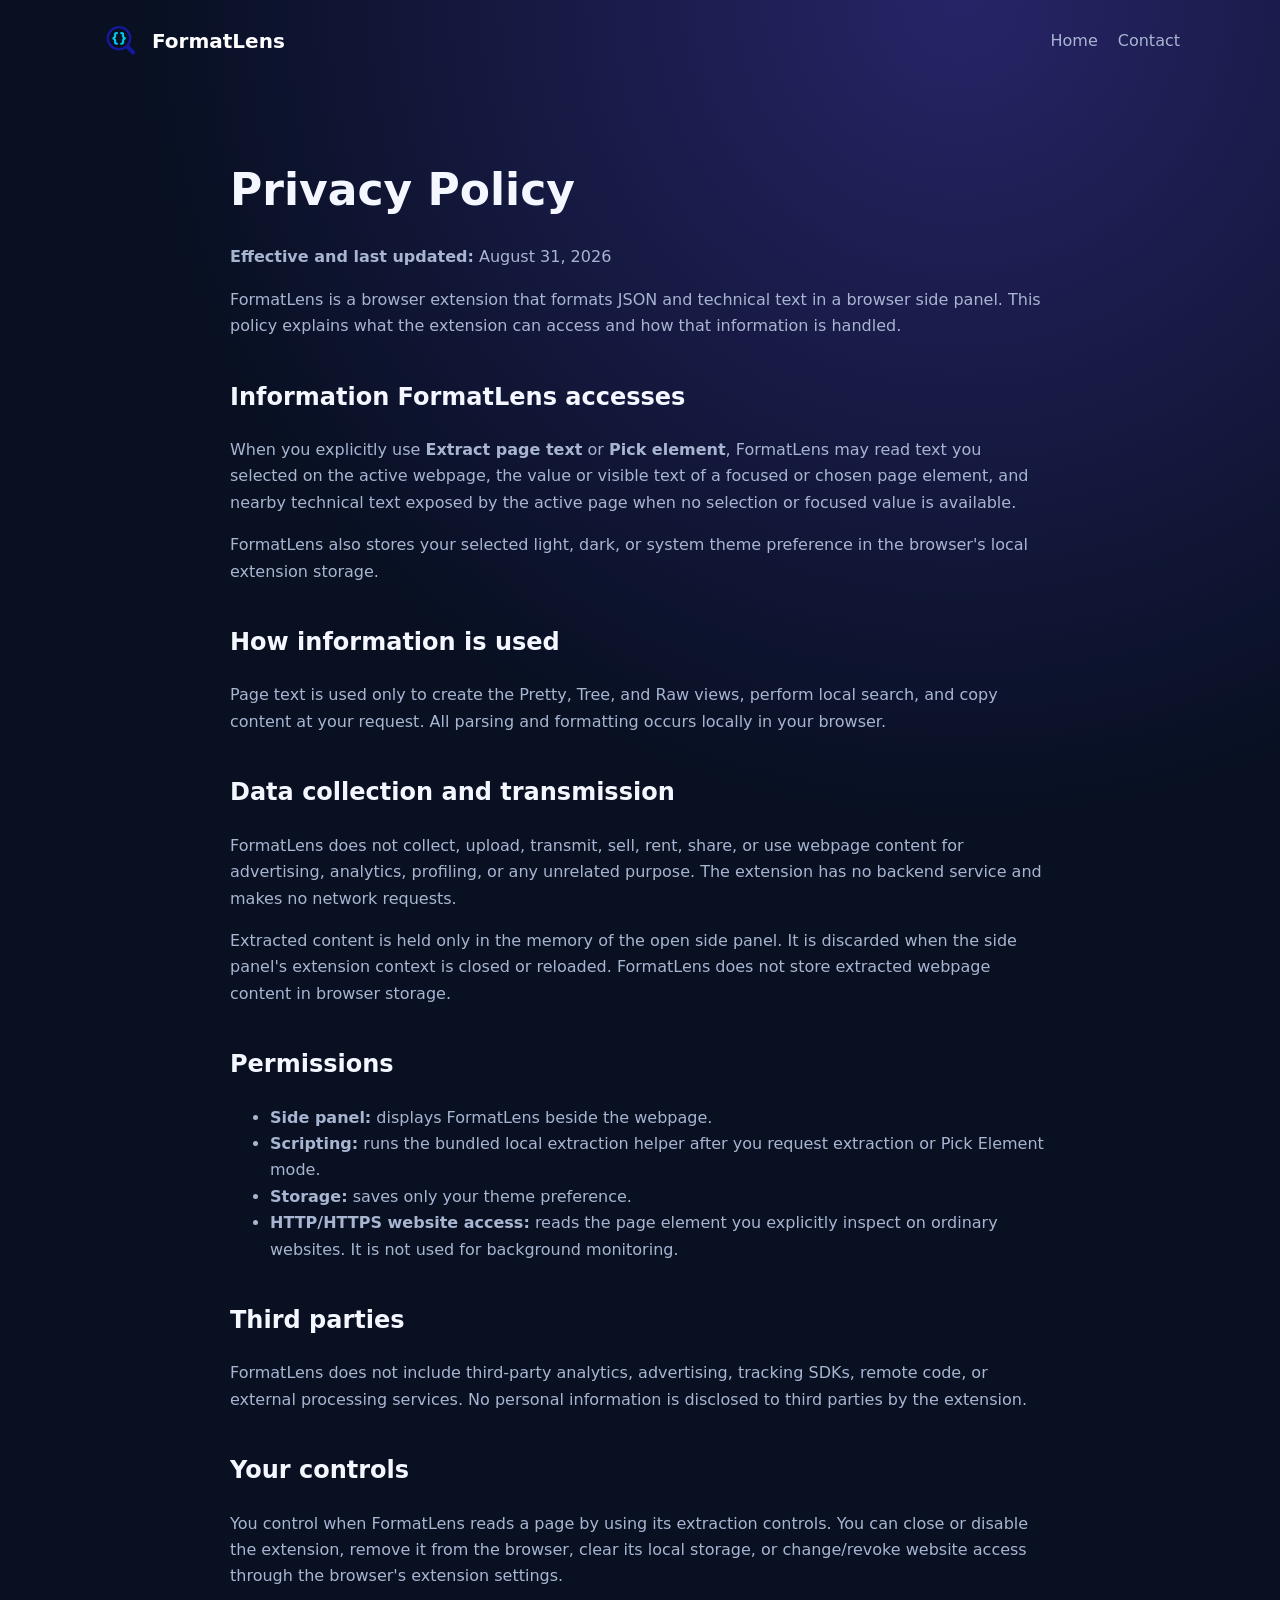
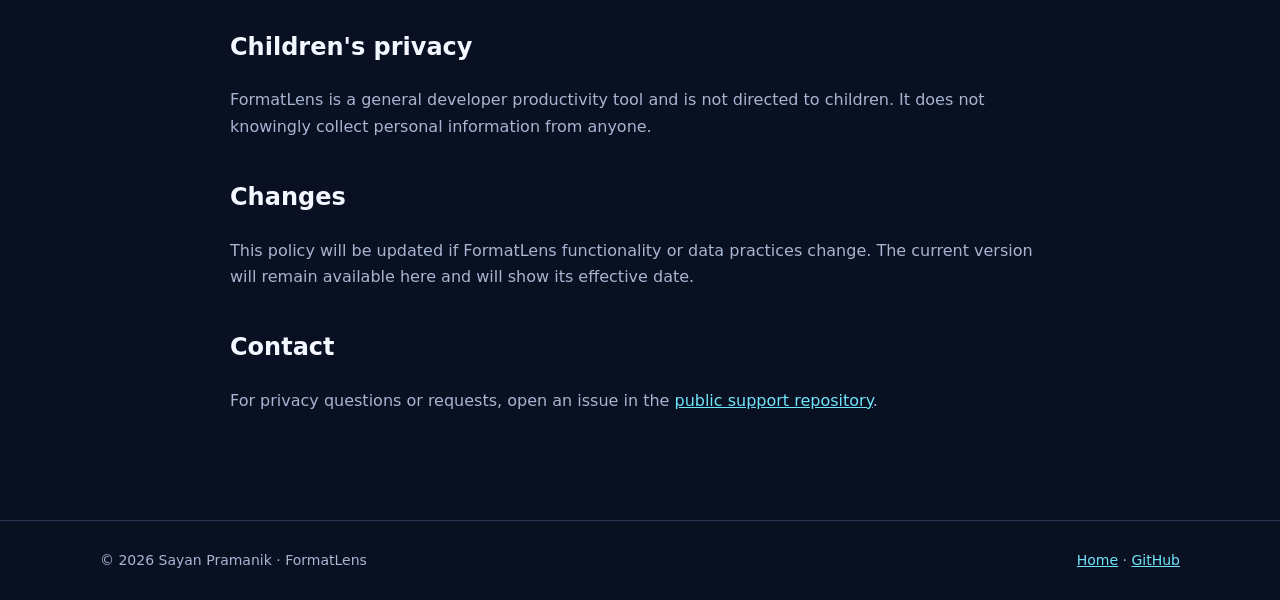
==== docs/privacy-policy.html @ c81ecd8a "Organize extension into a dedicated package folder" ====
<!doctype html>
<html lang="en">
<head><meta charset="utf-8"><meta name="viewport" content="width=device-width,initial-scale=1"><meta name="description" content="FormatLens privacy policy."><title>Privacy Policy — FormatLens</title><link rel="icon" href="assets/logo-128.png"><link rel="stylesheet" href="styles.css"></head>
<body>
  <header class="wrap"><a class="brand" href="./"><img src="assets/logo-128.png" alt=""><span>FormatLens</span></a><nav class="nav"><a href="./">Home</a><a href="https://github.com/sayanpramanik2012/FormatLens-Extension/issues">Contact</a></nav></header>
  <main class="wrap policy">
    <h1>Privacy Policy</h1><p><strong>Effective and last updated:</strong> August 31, 2026</p><p>FormatLens is a browser extension that formats JSON and technical text in a browser side panel. This policy explains what the extension can access and how that information is handled.</p>
    <h2>Information FormatLens accesses</h2><p>When you explicitly use <strong>Extract page text</strong> or <strong>Pick element</strong>, FormatLens may read text you selected on the active webpage, the value or visible text of a focused or chosen page element, and nearby technical text exposed by the active page when no selection or focused value is available.</p><p>FormatLens also stores your selected light, dark, or system theme preference in the browser's local extension storage.</p>
    <h2>How information is used</h2><p>Page text is used only to create the Pretty, Tree, and Raw views, perform local search, and copy content at your request. All parsing and formatting occurs locally in your browser.</p>
    <h2>Data collection and transmission</h2><p>FormatLens does not collect, upload, transmit, sell, rent, share, or use webpage content for advertising, analytics, profiling, or any unrelated purpose. The extension has no backend service and makes no network requests.</p><p>Extracted content is held only in the memory of the open side panel. It is discarded when the side panel's extension context is closed or reloaded. FormatLens does not store extracted webpage content in browser storage.</p>
    <h2>Permissions</h2><ul><li><strong>Side panel:</strong> displays FormatLens beside the webpage.</li><li><strong>Scripting:</strong> runs the bundled local extraction helper after you request extraction or Pick Element mode.</li><li><strong>Storage:</strong> saves only your theme preference.</li><li><strong>HTTP/HTTPS website access:</strong> reads the page element you explicitly inspect on ordinary websites. It is not used for background monitoring.</li></ul>
    <h2>Third parties</h2><p>FormatLens does not include third-party analytics, advertising, tracking SDKs, remote code, or external processing services. No personal information is disclosed to third parties by the extension.</p>
    <h2>Your controls</h2><p>You control when FormatLens reads a page by using its extraction controls. You can close or disable the extension, remove it from the browser, clear its local storage, or change/revoke website access through the browser's extension settings.</p>
    <h2>Children's privacy</h2><p>FormatLens is a general developer productivity tool and is not directed to children. It does not knowingly collect personal information from anyone.</p>
    <h2>Changes</h2><p>This policy will be updated if FormatLens functionality or data practices change. The current version will remain available here and will show its effective date.</p>
    <h2>Contact</h2><p>For privacy questions or requests, open an issue in the <a href="https://github.com/sayanpramanik2012/FormatLens-Extension/issues">public support repository</a>.</p>
  </main>
  <footer><div class="wrap footer-row"><span>© 2026 Sayan Pramanik · FormatLens</span><span><a href="./">Home</a> · <a href="https://github.com/sayanpramanik2012/FormatLens-Extension">GitHub</a></span></div></footer>
</body></html>
---- docs/styles.css ----
:root{color-scheme:dark;--bg:#081022;--panel:#111c33;--text:#f4f7ff;--muted:#a8b5d1;--indigo:#2c2bd0;--cyan:#11cceb;--border:#273653}*{box-sizing:border-box}html{scroll-behavior:smooth}body{margin:0;background:radial-gradient(circle at 75% 0,#272467 0,transparent 34%),var(--bg);color:var(--text);font:16px/1.65 system-ui,"Segoe UI",sans-serif}a{color:#70e5fa}.wrap{width:min(1080px,calc(100% - 36px));margin:auto}header{display:flex;align-items:center;justify-content:space-between;padding:20px 0}.brand{display:flex;align-items:center;gap:10px;color:#fff;text-decoration:none;font-size:20px;font-weight:750}.brand img{width:42px;height:42px}.nav{display:flex;gap:20px}.nav a{color:var(--muted);text-decoration:none}.hero{display:grid;grid-template-columns:1.1fr .9fr;align-items:center;gap:40px;padding:80px 0 90px}.hero h1{font-size:clamp(44px,7vw,78px);line-height:1.02;letter-spacing:-3px;margin:0 0 22px}.hero h1 span{color:var(--cyan)}.hero p{color:var(--muted);font-size:20px;max-width:660px}.hero img{width:100%;max-width:390px;justify-self:end}.buttons{display:flex;gap:12px;flex-wrap:wrap;margin-top:30px}.button{display:inline-block;padding:12px 18px;border-radius:9px;background:linear-gradient(135deg,var(--indigo),#5b68ff);color:#fff;text-decoration:none;font-weight:700}.button.secondary{background:transparent;border:1px solid var(--border);color:var(--text)}section{padding:64px 0}.section-title{font-size:36px;margin:0 0 12px}.section-copy{color:var(--muted);max-width:760px}.grid{display:grid;grid-template-columns:repeat(3,1fr);gap:18px;margin-top:30px}.card{padding:24px;border:1px solid var(--border);border-radius:15px;background:#111c33cc}.card h3{margin:0 0 10px}.card p{margin:0;color:var(--muted)}.privacy{background:linear-gradient(135deg,#101c34,#17194a);border:1px solid var(--border);border-radius:18px;padding:36px}.policy{max-width:820px;padding:55px 0 90px}.policy h1{font-size:44px;line-height:1.1}.policy h2{margin-top:38px}.policy p,.policy li{color:var(--muted)}footer{border-top:1px solid var(--border);padding:28px 0;color:var(--muted);font-size:14px}.footer-row{display:flex;justify-content:space-between;gap:20px;flex-wrap:wrap}@media(max-width:760px){.hero{grid-template-columns:1fr;padding:50px 0}.hero img{order:-1;justify-self:center;max-width:230px}.grid{grid-template-columns:1fr}.nav{gap:12px}.hero h1{letter-spacing:-2px}}
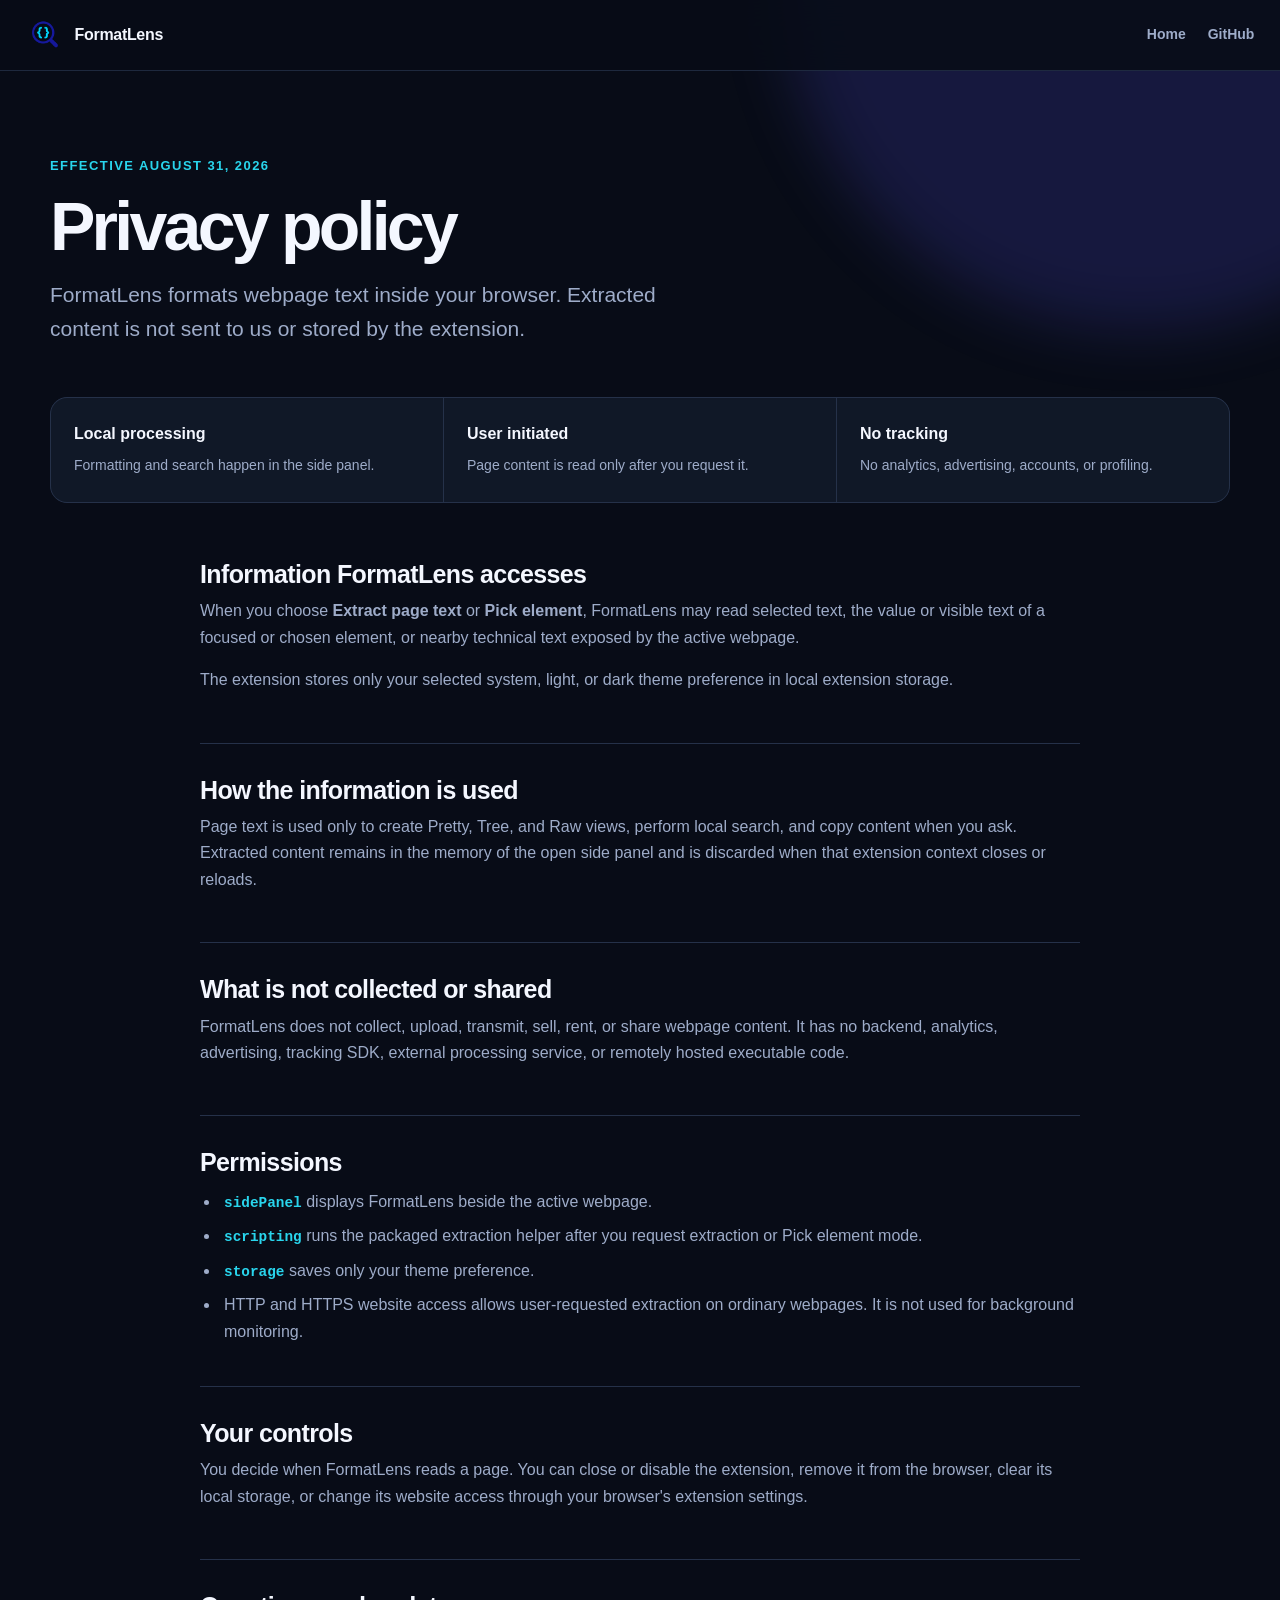
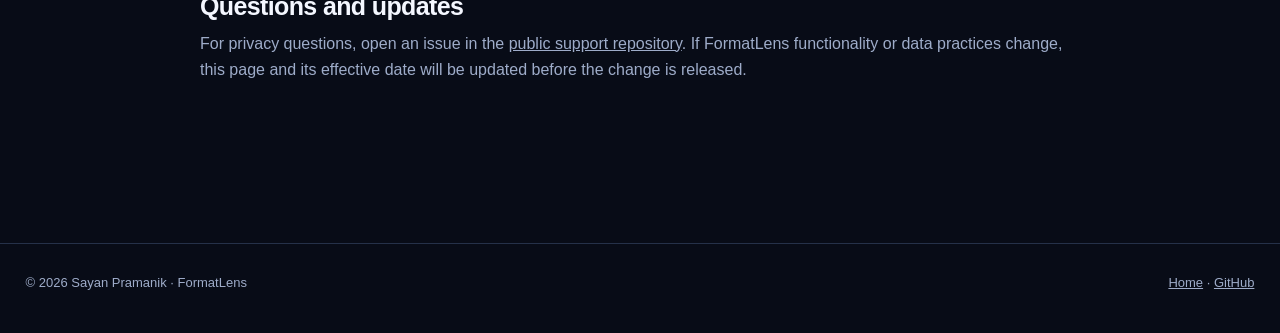
==== commit d29641fd: "Redesign FormatLens website and privacy page" ====
--- a/docs/privacy-policy.html
+++ b/docs/privacy-policy.html
@@ -1,19 +1,71 @@
 <!doctype html>
 <html lang="en">
-<head><meta charset="utf-8"><meta name="viewport" content="width=device-width,initial-scale=1"><meta name="description" content="FormatLens privacy policy."><title>Privacy Policy — FormatLens</title><link rel="icon" href="assets/logo-128.png"><link rel="stylesheet" href="styles.css"></head>
-<body>
-  <header class="wrap"><a class="brand" href="./"><img src="assets/logo-128.png" alt=""><span>FormatLens</span></a><nav class="nav"><a href="./">Home</a><a href="https://github.com/sayanpramanik2012/FormatLens-Extension/issues">Contact</a></nav></header>
-  <main class="wrap policy">
-    <h1>Privacy Policy</h1><p><strong>Effective and last updated:</strong> August 31, 2026</p><p>FormatLens is a browser extension that formats JSON and technical text in a browser side panel. This policy explains what the extension can access and how that information is handled.</p>
-    <h2>Information FormatLens accesses</h2><p>When you explicitly use <strong>Extract page text</strong> or <strong>Pick element</strong>, FormatLens may read text you selected on the active webpage, the value or visible text of a focused or chosen page element, and nearby technical text exposed by the active page when no selection or focused value is available.</p><p>FormatLens also stores your selected light, dark, or system theme preference in the browser's local extension storage.</p>
-    <h2>How information is used</h2><p>Page text is used only to create the Pretty, Tree, and Raw views, perform local search, and copy content at your request. All parsing and formatting occurs locally in your browser.</p>
-    <h2>Data collection and transmission</h2><p>FormatLens does not collect, upload, transmit, sell, rent, share, or use webpage content for advertising, analytics, profiling, or any unrelated purpose. The extension has no backend service and makes no network requests.</p><p>Extracted content is held only in the memory of the open side panel. It is discarded when the side panel's extension context is closed or reloaded. FormatLens does not store extracted webpage content in browser storage.</p>
-    <h2>Permissions</h2><ul><li><strong>Side panel:</strong> displays FormatLens beside the webpage.</li><li><strong>Scripting:</strong> runs the bundled local extraction helper after you request extraction or Pick Element mode.</li><li><strong>Storage:</strong> saves only your theme preference.</li><li><strong>HTTP/HTTPS website access:</strong> reads the page element you explicitly inspect on ordinary websites. It is not used for background monitoring.</li></ul>
-    <h2>Third parties</h2><p>FormatLens does not include third-party analytics, advertising, tracking SDKs, remote code, or external processing services. No personal information is disclosed to third parties by the extension.</p>
-    <h2>Your controls</h2><p>You control when FormatLens reads a page by using its extraction controls. You can close or disable the extension, remove it from the browser, clear its local storage, or change/revoke website access through the browser's extension settings.</p>
-    <h2>Children's privacy</h2><p>FormatLens is a general developer productivity tool and is not directed to children. It does not knowingly collect personal information from anyone.</p>
-    <h2>Changes</h2><p>This policy will be updated if FormatLens functionality or data practices change. The current version will remain available here and will show its effective date.</p>
-    <h2>Contact</h2><p>For privacy questions or requests, open an issue in the <a href="https://github.com/sayanpramanik2012/FormatLens-Extension/issues">public support repository</a>.</p>
-  </main>
-  <footer><div class="wrap footer-row"><span>© 2026 Sayan Pramanik · FormatLens</span><span><a href="./">Home</a> · <a href="https://github.com/sayanpramanik2012/FormatLens-Extension">GitHub</a></span></div></footer>
-</body></html>
+  <head>
+    <meta charset="utf-8">
+    <meta name="viewport" content="width=device-width, initial-scale=1, viewport-fit=cover">
+    <meta name="description" content="Privacy policy for the FormatLens browser extension.">
+    <meta name="theme-color" content="#080c17">
+    <title>Privacy Policy | FormatLens</title>
+    <link rel="icon" href="assets/logo-128.png">
+    <link rel="stylesheet" href="styles.css?v=2">
+  </head>
+  <body>
+    <header class="site-header">
+      <nav class="nav wrap" aria-label="Primary navigation">
+        <a class="brand" href="./"><img src="assets/logo-128.png" alt=""><span>FormatLens</span></a>
+        <div class="nav-links"><a href="./">Home</a><a href="https://github.com/sayanpramanik2012/FormatLens-Extension">GitHub</a></div>
+      </nav>
+    </header>
+
+    <main class="page-main wrap">
+      <header class="page-header">
+        <p class="eyebrow">Effective August 31, 2026</p>
+        <h1>Privacy policy</h1>
+        <p class="lede">FormatLens formats webpage text inside your browser. Extracted content is not sent to us or stored by the extension.</p>
+      </header>
+
+      <div class="policy-summary" aria-label="Privacy summary">
+        <div><strong>Local processing</strong><span>Formatting and search happen in the side panel.</span></div>
+        <div><strong>User initiated</strong><span>Page content is read only after you request it.</span></div>
+        <div><strong>No tracking</strong><span>No analytics, advertising, accounts, or profiling.</span></div>
+      </div>
+
+      <article class="policy">
+        <section>
+          <h2>Information FormatLens accesses</h2>
+          <p>When you choose <strong>Extract page text</strong> or <strong>Pick element</strong>, FormatLens may read selected text, the value or visible text of a focused or chosen element, or nearby technical text exposed by the active webpage.</p>
+          <p>The extension stores only your selected system, light, or dark theme preference in local extension storage.</p>
+        </section>
+        <section>
+          <h2>How the information is used</h2>
+          <p>Page text is used only to create Pretty, Tree, and Raw views, perform local search, and copy content when you ask. Extracted content remains in the memory of the open side panel and is discarded when that extension context closes or reloads.</p>
+        </section>
+        <section>
+          <h2>What is not collected or shared</h2>
+          <p>FormatLens does not collect, upload, transmit, sell, rent, or share webpage content. It has no backend, analytics, advertising, tracking SDK, external processing service, or remotely hosted executable code.</p>
+        </section>
+        <section>
+          <h2>Permissions</h2>
+          <ul>
+            <li><code>sidePanel</code> displays FormatLens beside the active webpage.</li>
+            <li><code>scripting</code> runs the packaged extraction helper after you request extraction or Pick element mode.</li>
+            <li><code>storage</code> saves only your theme preference.</li>
+            <li>HTTP and HTTPS website access allows user-requested extraction on ordinary webpages. It is not used for background monitoring.</li>
+          </ul>
+        </section>
+        <section>
+          <h2>Your controls</h2>
+          <p>You decide when FormatLens reads a page. You can close or disable the extension, remove it from the browser, clear its local storage, or change its website access through your browser's extension settings.</p>
+        </section>
+        <section>
+          <h2>Questions and updates</h2>
+          <p>For privacy questions, open an issue in the <a href="https://github.com/sayanpramanik2012/FormatLens-Extension/issues">public support repository</a>. If FormatLens functionality or data practices change, this page and its effective date will be updated before the change is released.</p>
+        </section>
+      </article>
+    </main>
+
+    <footer class="site-footer">
+      <div class="footer-row wrap"><p>© 2026 Sayan Pramanik · FormatLens</p><p><a href="./">Home</a> · <a href="https://github.com/sayanpramanik2012/FormatLens-Extension">GitHub</a></p></div>
+    </footer>
+  </body>
+</html>
--- a/docs/styles.css
+++ b/docs/styles.css
@@ -1 +1,142 @@
-:root{color-scheme:dark;--bg:#081022;--panel:#111c33;--text:#f4f7ff;--muted:#a8b5d1;--indigo:#2c2bd0;--cyan:#11cceb;--border:#273653}*{box-sizing:border-box}html{scroll-behavior:smooth}body{margin:0;background:radial-gradient(circle at 75% 0,#272467 0,transparent 34%),var(--bg);color:var(--text);font:16px/1.65 system-ui,"Segoe UI",sans-serif}a{color:#70e5fa}.wrap{width:min(1080px,calc(100% - 36px));margin:auto}header{display:flex;align-items:center;justify-content:space-between;padding:20px 0}.brand{display:flex;align-items:center;gap:10px;color:#fff;text-decoration:none;font-size:20px;font-weight:750}.brand img{width:42px;height:42px}.nav{display:flex;gap:20px}.nav a{color:var(--muted);text-decoration:none}.hero{display:grid;grid-template-columns:1.1fr .9fr;align-items:center;gap:40px;padding:80px 0 90px}.hero h1{font-size:clamp(44px,7vw,78px);line-height:1.02;letter-spacing:-3px;margin:0 0 22px}.hero h1 span{color:var(--cyan)}.hero p{color:var(--muted);font-size:20px;max-width:660px}.hero img{width:100%;max-width:390px;justify-self:end}.buttons{display:flex;gap:12px;flex-wrap:wrap;margin-top:30px}.button{display:inline-block;padding:12px 18px;border-radius:9px;background:linear-gradient(135deg,var(--indigo),#5b68ff);color:#fff;text-decoration:none;font-weight:700}.button.secondary{background:transparent;border:1px solid var(--border);color:var(--text)}section{padding:64px 0}.section-title{font-size:36px;margin:0 0 12px}.section-copy{color:var(--muted);max-width:760px}.grid{display:grid;grid-template-columns:repeat(3,1fr);gap:18px;margin-top:30px}.card{padding:24px;border:1px solid var(--border);border-radius:15px;background:#111c33cc}.card h3{margin:0 0 10px}.card p{margin:0;color:var(--muted)}.privacy{background:linear-gradient(135deg,#101c34,#17194a);border:1px solid var(--border);border-radius:18px;padding:36px}.policy{max-width:820px;padding:55px 0 90px}.policy h1{font-size:44px;line-height:1.1}.policy h2{margin-top:38px}.policy p,.policy li{color:var(--muted)}footer{border-top:1px solid var(--border);padding:28px 0;color:var(--muted);font-size:14px}.footer-row{display:flex;justify-content:space-between;gap:20px;flex-wrap:wrap}@media(max-width:760px){.hero{grid-template-columns:1fr;padding:50px 0}.hero img{order:-1;justify-self:center;max-width:230px}.grid{grid-template-columns:1fr}.nav{gap:12px}.hero h1{letter-spacing:-2px}}
+:root {
+  color-scheme: dark;
+  --bg: #080c17;
+  --surface: #101827;
+  --surface-soft: #151f32;
+  --text: #f4f7ff;
+  --muted: #9eacc9;
+  --line: #253149;
+  --accent: #6868ff;
+  --accent-strong: #4e4ce6;
+  --cyan: #29d5ed;
+  --cyan-soft: rgba(41, 213, 237, 0.12);
+  --success: #36c99c;
+  --shadow: 0 24px 70px rgba(0, 0, 0, 0.28);
+  font-family: Inter, ui-sans-serif, -apple-system, BlinkMacSystemFont, "Segoe UI", sans-serif;
+}
+
+* { box-sizing: border-box; }
+html { scroll-behavior: smooth; }
+body { margin: 0; background: var(--bg); color: var(--text); font-size: 16px; line-height: 1.65; -webkit-font-smoothing: antialiased; }
+body::before { position: fixed; z-index: -1; width: 720px; height: 720px; top: -390px; right: -220px; border-radius: 50%; background: rgba(82, 77, 220, 0.2); filter: blur(30px); content: ""; }
+a { color: inherit; }
+a:focus-visible { outline: 3px solid var(--cyan); outline-offset: 3px; }
+.wrap { width: min(1400px, calc(100% - clamp(32px, 4vw, 72px))); margin: 0 auto; }
+
+.site-header { position: sticky; top: 0; z-index: 10; border-bottom: 1px solid rgba(37, 49, 73, 0.8); background: rgba(8, 12, 23, 0.86); -webkit-backdrop-filter: blur(18px); backdrop-filter: blur(18px); }
+.nav { display: flex; min-height: 70px; align-items: center; justify-content: space-between; gap: 24px; }
+.brand { display: inline-flex; align-items: center; gap: 11px; font-weight: 800; letter-spacing: -0.02em; text-decoration: none; }
+.brand img { width: 38px; height: 38px; object-fit: contain; }
+.nav-links { display: flex; align-items: center; gap: 22px; }
+.nav-links a { color: var(--muted); font-size: 14px; font-weight: 650; text-decoration: none; }
+.nav-links a:hover { color: var(--text); }
+
+.hero { display: grid; grid-template-columns: minmax(0, 1fr) minmax(400px, 0.88fr); gap: clamp(54px, 7vw, 110px); align-items: center; min-height: 690px; padding: 84px 0; }
+.eyebrow { margin: 0 0 16px; color: var(--cyan); font-size: 13px; font-weight: 800; letter-spacing: 0.11em; text-transform: uppercase; }
+h1, h2, h3, p { margin-top: 0; }
+h1 { max-width: 760px; margin-bottom: 24px; font-size: clamp(46px, 6.6vw, 76px); line-height: 1.02; letter-spacing: -0.055em; }
+h2 { margin-bottom: 12px; font-size: clamp(31px, 4.5vw, 48px); line-height: 1.1; letter-spacing: -0.04em; }
+h3 { margin-bottom: 8px; font-size: 19px; letter-spacing: -0.02em; }
+.lede { max-width: 670px; margin-bottom: 30px; color: var(--muted); font-size: clamp(18px, 2vw, 21px); }
+.actions { display: flex; flex-wrap: wrap; gap: 12px; }
+.button { display: inline-flex; min-height: 46px; align-items: center; justify-content: center; padding: 11px 18px; border: 1px solid var(--line); border-radius: 10px; background: var(--surface); color: var(--text); font-weight: 750; text-decoration: none; transition: transform 150ms ease, border-color 150ms ease, background 150ms ease; }
+.button:hover { transform: translateY(-1px); border-color: #3a4968; background: var(--surface-soft); }
+.button.primary { border-color: var(--accent); background: var(--accent-strong); color: #fff; box-shadow: 0 12px 28px rgba(78, 76, 230, 0.25); }
+.button.primary:hover { background: var(--accent); }
+
+.product-card { position: relative; overflow: hidden; padding: clamp(24px, 4vw, 38px); border: 1px solid var(--line); border-radius: 26px; background: rgba(16, 24, 39, 0.94); box-shadow: var(--shadow); }
+.product-card::before { position: absolute; width: 260px; height: 260px; top: -150px; right: -90px; border-radius: 50%; background: rgba(104, 104, 255, 0.26); content: ""; }
+.product-card > * { position: relative; }
+.product-toolbar { display: flex; align-items: center; justify-content: space-between; gap: 16px; margin-bottom: 24px; }
+.product-brand { display: flex; align-items: center; gap: 10px; }
+.product-brand img { width: 40px; height: 40px; object-fit: contain; }
+.local-pill { display: inline-flex; align-items: center; gap: 7px; padding: 6px 9px; border: 1px solid var(--line); border-radius: 999px; color: #bdc7db; font-size: 11px; font-weight: 700; }
+.local-pill span, .detected span { width: 7px; height: 7px; border-radius: 50%; background: var(--success); box-shadow: 0 0 0 4px rgba(54, 201, 156, 0.12); }
+.product-tabs { display: flex; gap: 6px; margin-bottom: 18px; padding: 4px; border-radius: 10px; background: #0c1321; }
+.product-tabs span { flex: 1; padding: 7px; border-radius: 7px; color: #7988a6; font-size: 12px; font-weight: 700; text-align: center; }
+.product-tabs .active { background: #1c2940; color: #fff; }
+.detected { display: flex; align-items: center; gap: 9px; margin-bottom: 12px; color: #73e6c1; font-size: 12px; font-weight: 700; }
+.code-preview { overflow: auto; min-height: 290px; margin: 0; padding: 19px; border: 1px solid #202e46; border-radius: 14px; background: #0a101c; color: #dce6fb; font: 13px/1.58 ui-monospace, SFMono-Regular, Consolas, monospace; }
+.code-preview .key { color: #66d9f0; }
+.code-preview .value { color: #b9a7ff; }
+.code-preview .punctuation { color: #8190ab; }
+
+.section { padding: 100px 0; border-top: 1px solid var(--line); }
+.section-heading { max-width: 700px; margin-bottom: 42px; }
+.section-heading p:last-child, .showcase-copy > p { color: var(--muted); font-size: 18px; }
+.steps { display: grid; grid-template-columns: repeat(3, 1fr); gap: 16px; }
+.step { padding: 27px; border: 1px solid var(--line); border-radius: 17px; background: rgba(16, 24, 39, 0.72); }
+.step-number { display: inline-grid; width: 32px; height: 32px; margin-bottom: 34px; place-items: center; border-radius: 50%; background: var(--cyan-soft); color: var(--cyan); font-size: 12px; font-weight: 850; }
+.step p { margin-bottom: 0; color: var(--muted); }
+.showcase { display: grid; grid-template-columns: minmax(280px, 0.65fr) minmax(480px, 1.35fr); gap: clamp(45px, 6vw, 88px); align-items: center; }
+.feature-list { display: grid; gap: 13px; margin: 28px 0 0; padding: 0; list-style: none; color: #c8d2e7; }
+.feature-list li { display: flex; gap: 10px; align-items: flex-start; }
+.feature-list span { color: var(--success); font-weight: 900; }
+.screenshot-frame { overflow: hidden; border: 1px solid var(--line); border-radius: 20px; background: var(--surface); box-shadow: var(--shadow); }
+.screenshot-frame img { display: block; width: 100%; height: auto; }
+.privacy-banner { display: flex; gap: 34px; align-items: center; justify-content: space-between; padding: clamp(30px, 5vw, 50px); border: 1px solid #33366c; border-radius: 24px; background: linear-gradient(135deg, #121b34, #201d5a); }
+.privacy-banner h2 { margin-bottom: 9px; font-size: clamp(29px, 4vw, 42px); }
+.privacy-banner p:not(.eyebrow) { max-width: 700px; margin-bottom: 0; color: #abb8d3; }
+.privacy-banner .button { flex: 0 0 auto; border-color: rgba(255,255,255,0.2); background: rgba(255,255,255,0.06); }
+
+.page-main { max-width: 1180px; padding: 84px 0 110px; }
+.page-header { max-width: 850px; margin-bottom: 50px; }
+.page-header h1 { margin-bottom: 16px; font-size: clamp(44px, 6vw, 68px); }
+.page-header .lede { margin-bottom: 0; }
+.policy-summary { display: grid; grid-template-columns: repeat(3, 1fr); gap: 1px; overflow: hidden; margin-bottom: 58px; border: 1px solid var(--line); border-radius: 17px; background: var(--line); }
+.policy-summary div { padding: 23px; background: var(--surface); }
+.policy-summary strong { display: block; margin-bottom: 5px; }
+.policy-summary span { color: var(--muted); font-size: 14px; }
+.policy { max-width: 880px; margin: 0 auto; }
+.policy section { padding: 33px 0; border-top: 1px solid var(--line); }
+.policy section:first-child { padding-top: 0; border-top: 0; }
+.policy h2 { margin-bottom: 10px; font-size: 25px; letter-spacing: -0.025em; }
+.policy p, .policy li { color: var(--muted); }
+.policy ul { margin: 12px 0 0; padding-left: 1.25em; }
+.policy li { margin: 8px 0; padding-left: 4px; }
+.policy code { color: var(--cyan); font: 700 0.9em ui-monospace, SFMono-Regular, Consolas, monospace; }
+
+.site-footer { padding: 28px 0 40px; border-top: 1px solid var(--line); color: var(--muted); font-size: 13px; }
+.footer-row { display: flex; justify-content: space-between; gap: 20px; }
+.footer-row p { margin: 0; }
+.footer-row a:hover, .policy a:hover { color: var(--cyan); }
+
+@media (max-width: 900px) {
+  .hero { grid-template-columns: 1fr; min-height: auto; padding: 70px 0; }
+  .product-card { max-width: 650px; }
+  .showcase { grid-template-columns: 1fr; }
+  .showcase-copy { max-width: 700px; }
+}
+
+@media (max-width: 720px) {
+  .wrap { width: calc(100% - 28px); }
+  .nav { min-height: 62px; }
+  .nav-links a:not(:last-child) { display: none; }
+  .steps, .policy-summary { grid-template-columns: 1fr; }
+  .privacy-banner { align-items: flex-start; flex-direction: column; }
+  .section { padding: 76px 0; }
+  .page-main { padding: 64px 0 84px; }
+  .footer-row { flex-direction: column; }
+}
+
+@media (max-width: 460px) {
+  h1 { font-size: 43px; }
+  .actions { flex-direction: column; }
+  .button { width: 100%; }
+  .product-card { padding: 20px; border-radius: 20px; }
+  .product-brand strong { font-size: 14px; }
+  .local-pill { font-size: 10px; }
+  .code-preview { min-height: 260px; font-size: 11px; }
+}
+
+@media (prefers-reduced-motion: reduce) {
+  html { scroll-behavior: auto; }
+  .button { transition: none; }
+}
+
+@media print {
+  .site-header, .actions, .privacy-banner { display: none; }
+  body { background: #fff; color: #000; }
+  body::before { display: none; }
+  .page-main { padding: 0; }
+}
